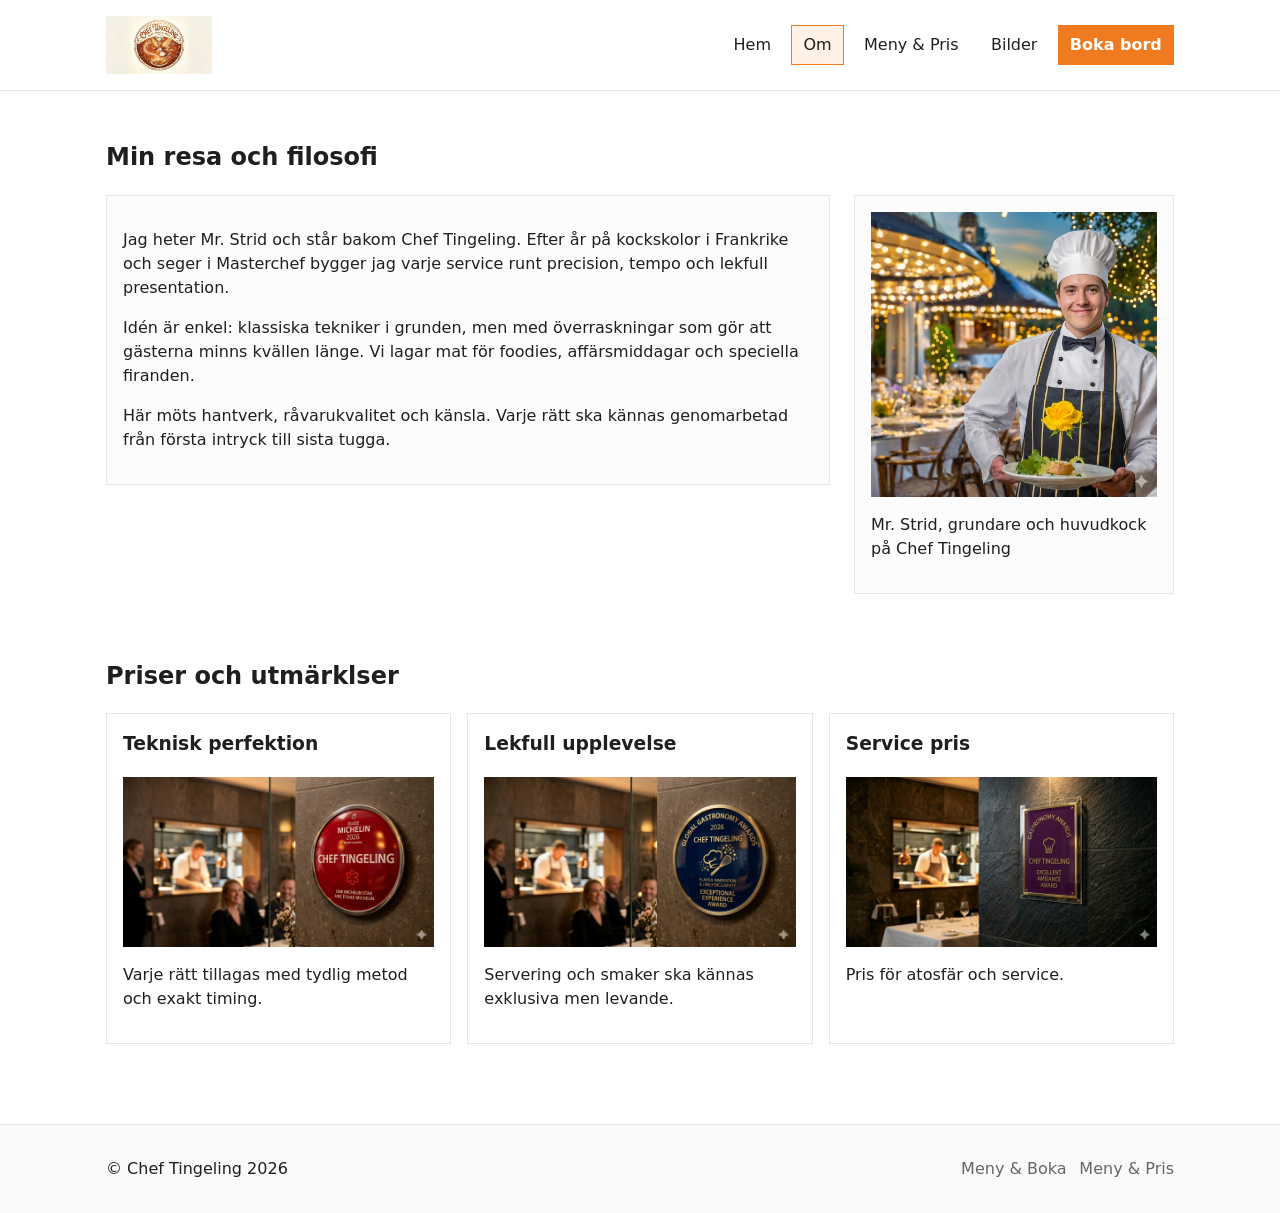
==== about.html @ 30753622 "done" ====
<!doctype html>
<html lang="sv">
<head>
	<meta charset="utf-8" />
	<meta name="viewport" content="width=device-width, initial-scale=1" />
	<title>Om Chef Tingeling</title>
	<link rel="stylesheet" href="style.css">
</head>
<body>
	<header class="site-header">
		<div class="container header-inner">
			<a href="index.html" class="logo">
				<img src="Bilder/Logga.png" alt="Chef Tingeling logotyp">
			</a>
			<nav class="main-nav">
				<a href="index.html">Hem</a>
				<a href="about.html">Om</a>
				<a href="priceAndbooking.html">Meny & Pris</a>
				<a href="pics.html">Bilder</a>
				<a class="cta" href="priceAndbooking.html#boka">Boka bord</a>
			</nav>
		</div>
	</header>

	<main class="container">
		<section>
			<h1>Min resa och filosofi</h1>
			<div class="about-grid">
				<div class="panel">
					<p>Jag heter Mr. Strid och står bakom Chef Tingeling. Efter år på kockskolor i Frankrike och seger i Masterchef bygger jag varje service runt precision, tempo och lekfull presentation.</p>
					<p>Idén är enkel: klassiska tekniker i grunden, men med överraskningar som gör att gästerna minns kvällen länge. Vi lagar mat för foodies, affärsmiddagar och speciella firanden.</p>
					<p>Här möts hantverk, råvarukvalitet och känsla. Varje rätt ska kännas genomarbetad från första intryck till sista tugga.</p>
				</div>
				<div class="panel">
					<img src="Bilder/Chefen.png" alt="Mr. Strid i kockkläder">
					<p>Mr. Strid, grundare och huvudkock på Chef Tingeling</p>
				</div>
			</div>
		</section>

		<section>
			<h2>Priser och utmärklser</h2>
			<div class="cards">
				<article class="card">
					<h3>Teknisk perfektion</h3>
                    <img src="Bilder/prisCT1.png" alt="Pris för teknisk perfektion">
					<p>Varje rätt tillagas med tydlig metod och exakt timing.</p>
				</article>
				<article class="card">
					<h3>Lekfull upplevelse</h3>
                    <img src="Bilder/prisCT2.png" alt="Pris för lekfull upplevelse">
					<p>Servering och smaker ska kännas exklusiva men levande.</p>
				</article>
				<article class="card">
					<h3>Service pris</h3>
                    <img src="Bilder/prisCT3.png" alt="Pris för atosfär och service">
					<p>Pris för atosfär och service.</p>
				</article>
			</div>
		</section>
	</main>

	<footer class="site-footer">
		<div class="container footer-inner">
			<div>© Chef Tingeling</div>
			<nav class="footer-nav">
				<a href="priceAndbooking.html#boka">Meny & Boka</a>
				<a href="priceAndbooking.html">Meny & Pris</a>
			</nav>
		</div>
	</footer>
	<script src="function.js" defer></script>
</body>
</html>
---- style.css ----
:root {
	--white: #ffffff;
	--gray-50: #f6f6f6;
	--gray-100: #e5e5e5;
	--gray-300: #c7c7c7;
	--gray-700: #4a4a4a;
	--text: #1f1f1f;
	--muted: #666666;

	--orange-100: #fff1e5;
	--orange-300: #ffbd8a;
	--orange-500: #f07a1f;
	--orange-700: #c85f10;
}

* {
	box-sizing: border-box;
}

html,
body {
	height: 100%;
	margin: 0;
	font-family: system-ui, -apple-system, "Segoe UI", Roboto, "Helvetica Neue", Arial, sans-serif;
	color: var(--text);
	background: var(--white);
	line-height: 1.5;
}

img {
	max-width: 100%;
	display: block;
}

a {
	color: inherit;
}

.container {
	max-width: 1100px;
	margin: 0 auto;
	padding: 1rem;
}


.site-header {
	border-bottom: 1px solid var(--gray-100);
	background: var(--white);
}

.header-inner {
	display: flex;
	align-items: center;
	justify-content: space-between;
	gap: 1rem;
}

.logo img {
	height: 58px;
}

.main-nav {
	display: flex;
	flex-wrap: wrap;
	gap: 0.5rem;
}

.main-nav a {
	text-decoration: none;
	padding: 0.45rem 0.7rem;
	border: 1px solid transparent;
}

.main-nav a:hover {
	border-color: var(--gray-300);
	background: var(--orange-100);
}

.main-nav a.cta {
	background: var(--orange-500);
	color: var(--white);
	border-color: var(--orange-500);
	font-weight: 600;
}


.hero {
	padding: 3rem 0;
	background: linear-gradient(100deg, var(--orange-100), #fff8f2 60%, var(--gray-50));
	border-bottom: 1px solid var(--gray-100);
}

.hero-grid {
	display: grid;
	grid-template-columns: 1fr 1fr;
	gap: 2rem;
	align-items: center;
}

.hero-text h1 {
	margin: 0 0 0.4rem;
	font-size: 2.3rem;
}

.lead {
	color: var(--muted);
	margin-bottom: 1rem;
}

.btn-primary {
	display: inline-block;
	background: var(--orange-500);
	color: var(--white);
	padding: 0.65rem 1rem;
	text-decoration: none;
	font-weight: 600;
	border: 1px solid var(--orange-500);
}

.btn-primary:hover {
	background: var(--orange-700);
	border-color: var(--orange-700);
}

section {
	padding: 2rem 0;
}

.intro h2,
h1,
h2,
h3 {
	margin-top: 0;
}

.cards {
	display: grid;
	grid-template-columns: repeat(auto-fit, minmax(220px, 1fr));
	gap: 1rem;
}

.card {
	border: 1px solid var(--gray-100);
	padding: 1rem;
	background: var(--white);
}

.card-img,
.image-placeholder {
	background: transparent; 
	min-height: 0;
	display: block;
	align-items: normal;
	justify-content: normal;
	color: inherit;
	border: none;
	padding: 0;
	text-align: left;
}

.card-img img,
.image-placeholder img {
	width: 100%;
	height: auto;
	display: block;
	object-fit: cover;
}

.about-grid {
	display: grid;
	grid-template-columns: 1fr 320px;
	gap: 1.5rem;
	align-items: start;
}

.panel {
	border: 1px solid var(--gray-100);
	padding: 1rem;
	background: #fcfcfc;
}

.table-like {
	width: 100%;
	border-collapse: collapse;
	border: 1px solid var(--gray-100);
}

.table-like th,
.table-like td {
	padding: 0.7rem;
	border-bottom: 1px solid var(--gray-100);
	text-align: left;
}

.table-like th {
	background: var(--orange-100);
	color: #5a2d10;
}

label {
	display: block;
	margin-bottom: 0.3rem;
	font-weight: 600;
}

input,
textarea,
select {
	width: 100%;
	padding: 0.6rem;
	border: 1px solid var(--gray-300);
	background: var(--white);
	color: var(--text);
	font: inherit;
	margin-bottom: 0.8rem;
}

input:focus,
textarea:focus,
select:focus {
	outline: 2px solid var(--orange-300);
	outline-offset: 1px;
	border-color: var(--orange-500);
}

textarea {
	min-height: 110px;
}

.location {
	background: var(--gray-50);
	border-top: 1px solid var(--gray-100);
	border-bottom: 1px solid var(--gray-100);
}

.map-embed {
	width: 100%;
	min-height: 280px;
	border: 1px solid var(--gray-300);
	margin-top: 0.8rem;
}


.site-footer {
	border-top: 1px solid var(--gray-100);
	background: #fafafa;
	padding: 1rem 0;
	margin-top: 2rem;
}

.footer-inner {
	display: flex;
	justify-content: space-between;
	align-items: center;
	gap: 1rem;
}

.footer-nav {
	display: flex;
	flex-wrap: wrap;
	gap: 0.8rem;
}

.footer-nav a {
	text-decoration: none;
	color: var(--muted);
}


.gallery {
	display: grid;
	grid-template-columns: repeat(auto-fit, min(220px, 1fr));
	gap: 1rem;
}
.gallery-item {
	overflow: hidden;
	background: transparent;
	display: block;
}
.gallery-item img {
	width: 100%;
	height: 260px;
	object-fit: cover;
	display: block;
}
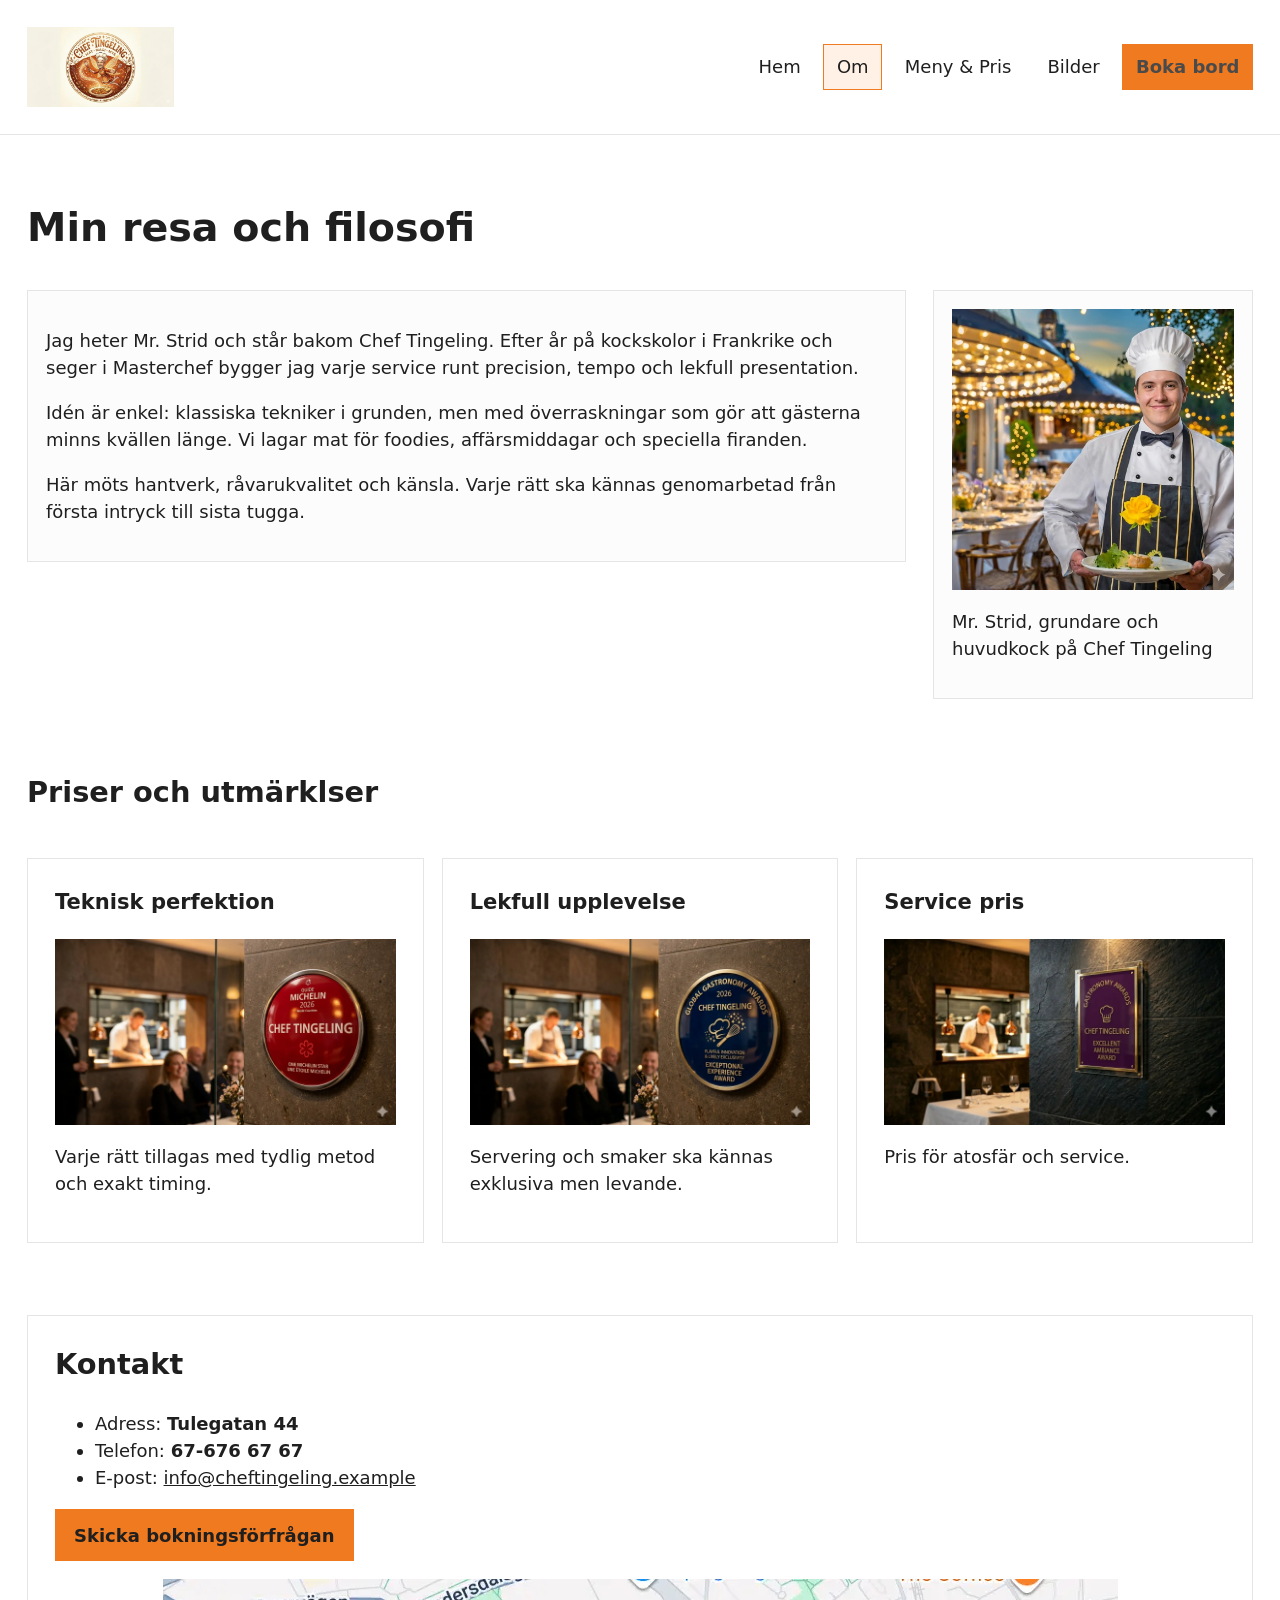
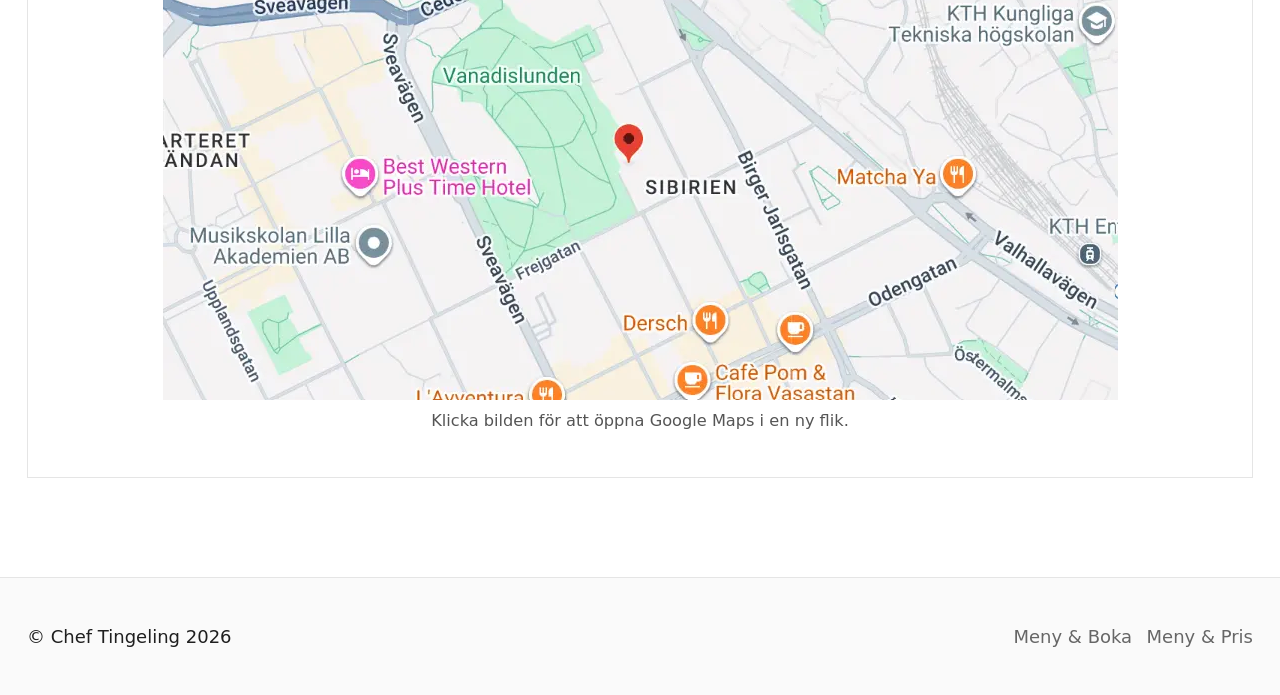
==== commit 3fb46f50: "done" ====
--- a/about.html
+++ b/about.html
@@ -2,24 +2,15 @@
 <html lang="sv">
 <head>
 	<meta charset="utf-8" />
+		<meta name="description" content="Om Chef Tingeling — restaurang på Tulegatan 44. Kocken Mr. Strid, filosofi, priser och kontaktinformation.">
 	<meta name="viewport" content="width=device-width, initial-scale=1" />
 	<title>Om Chef Tingeling</title>
 	<link rel="stylesheet" href="style.css">
+	<script src="function.js" defer></script>
 </head>
 <body>
 	<header class="site-header">
-		<div class="container header-inner">
-			<a href="index.html" class="logo">
-				<img src="Bilder/Logga.png" alt="Chef Tingeling logotyp">
-			</a>
-			<nav class="main-nav">
-				<a href="index.html">Hem</a>
-				<a href="about.html">Om</a>
-				<a href="priceAndbooking.html">Meny & Pris</a>
-				<a href="pics.html">Bilder</a>
-				<a class="cta" href="priceAndbooking.html#boka">Boka bord</a>
-			</nav>
-		</div>
+		<div class="container header-inner"></div>
 	</header>
 
 	<main class="container">
@@ -32,7 +23,7 @@
 					<p>Här möts hantverk, råvarukvalitet och känsla. Varje rätt ska kännas genomarbetad från första intryck till sista tugga.</p>
 				</div>
 				<div class="panel">
-					<img src="Bilder/Chefen.png" alt="Mr. Strid i kockkläder">
+					<img src="Bilder/Chefen.webp" alt="Mr. Strid i kockkläder">
 					<p>Mr. Strid, grundare och huvudkock på Chef Tingeling</p>
 				</div>
 			</div>
@@ -43,32 +34,50 @@
 			<div class="cards">
 				<article class="card">
 					<h3>Teknisk perfektion</h3>
-                    <img src="Bilder/prisCT1.png" alt="Pris för teknisk perfektion">
+					<img src="Bilder/prisCT1.webp" alt="Pris för teknisk perfektion">
 					<p>Varje rätt tillagas med tydlig metod och exakt timing.</p>
 				</article>
 				<article class="card">
 					<h3>Lekfull upplevelse</h3>
-                    <img src="Bilder/prisCT2.png" alt="Pris för lekfull upplevelse">
+					<img src="Bilder/prisCT2.webp" alt="Pris för lekfull upplevelse">
 					<p>Servering och smaker ska kännas exklusiva men levande.</p>
 				</article>
 				<article class="card">
 					<h3>Service pris</h3>
-                    <img src="Bilder/prisCT3.png" alt="Pris för atosfär och service">
+					<img src="Bilder/prisCT3.webp" alt="Pris för atosfär och service">
 					<p>Pris för atosfär och service.</p>
 				</article>
 			</div>
 		</section>
+
+		<section id="kontakt" class="cards">
+			<article class="card">
+				<h2>Kontakt</h2>
+				<ul>
+					<li>Adress: <strong>Tulegatan 44</strong></li>
+					<li>Telefon: <strong>67-676 67 67</strong></li>
+					<li>E-post: <a href="mailto:info@cheftingeling.example?subject=Bokning%20bord">info@cheftingeling.example</a></li>
+				</ul>
+				<p><a class="btn-primary" href="mailto:info@cheftingeling.example?subject=Bokningsförfrågan%20Chef%20Tingeling">Skicka bokningsförfrågan</a></p>
+				<a href="https://www.google.com/maps/search/?api=1&query=Tulegatan%2044" target="_blank" rel="noopener noreferrer">
+					<img class="map-screenshot" src="Bilder/tulegatan.webp" alt="Karta — Tulegatan 44. Klicka för att öppna i Google Maps." loading="lazy">
+				</a>
+				<p class="map-note">Klicka bilden för att öppna Google Maps i en ny flik.</p>
+			</article>
+		</section>
 	</main>
+
+		
 
 	<footer class="site-footer">
 		<div class="container footer-inner">
 			<div>© Chef Tingeling</div>
 			<nav class="footer-nav">
-				<a href="priceAndbooking.html#boka">Meny & Boka</a>
+				<a href="booking.html#boka">Meny & Boka</a>
 				<a href="priceAndbooking.html">Meny & Pris</a>
 			</nav>
 		</div>
 	</footer>
-	<script src="function.js" defer></script>
+	
 </body>
 </html>
--- a/style.css
+++ b/style.css
@@ -56,7 +56,8 @@
 }
 
 .logo img {
-	height: 58px;
+	max-height: 58px;
+	height: auto;
 }
 
 .main-nav {
@@ -78,9 +79,18 @@
 
 .main-nav a.cta {
 	background: var(--orange-500);
-	color: var(--white);
+	color: var(--gray-700);
 	border-color: var(--orange-500);
 	font-weight: 600;
+}
+
+
+.main-nav a.cta:hover,
+.main-nav a.cta:focus,
+.main-nav a.cta:active {
+	background: var(--orange-100);
+	color: var(--text);
+	border-color: var(--orange-300);
 }
 
 
@@ -110,7 +120,7 @@
 .btn-primary {
 	display: inline-block;
 	background: var(--orange-500);
-	color: var(--white);
+	color: var(--text);
 	padding: 0.65rem 1rem;
 	text-decoration: none;
 	font-weight: 600;
@@ -119,7 +129,7 @@
 
 .btn-primary:hover {
 	background: var(--orange-700);
-	border-color: var(--orange-700);
+	color: var(--text);
 }
 
 section {
@@ -167,10 +177,10 @@
 }
 
 .about-grid {
-	display: grid;
-	grid-template-columns: 1fr 320px;
-	gap: 1.5rem;
-	align-items: start;
+    display: grid;
+    grid-template-columns: 1fr minmax(220px, 320px);
+    gap: 1.5rem;
+    align-items: start;
 }
 
 .panel {
@@ -185,16 +195,21 @@
 	border: 1px solid var(--gray-100);
 }
 
+.table-like {
+	width: 100%;
+	border-collapse: collapse;
+	border: 1px solid var(--gray-100);
+	display: block;
+	overflow-x: auto;
+	-webkit-overflow-scrolling: touch;
+}
 .table-like th,
 .table-like td {
 	padding: 0.7rem;
 	border-bottom: 1px solid var(--gray-100);
 	text-align: left;
-}
-
-.table-like th {
-	background: var(--orange-100);
-	color: #5a2d10;
+	white-space: normal;
+	word-break: break-word;
 }
 
 label {
@@ -224,7 +239,7 @@
 }
 
 textarea {
-	min-height: 110px;
+	min-height: 8rem;
 }
 
 .location {
@@ -235,9 +250,23 @@
 
 .map-embed {
 	width: 100%;
-	min-height: 280px;
+	min-height: min(40vh, 280px);
 	border: 1px solid var(--gray-300);
 	margin-top: 0.8rem;
+}
+
+
+.map-screenshot {
+	max-width: 100%;
+	height: auto;
+	display: block;
+	margin: 0 auto;
+}
+.map-note {
+	text-align: center;
+	margin-top: 0.5rem;
+	font-size: 0.9rem;
+	color: #555;
 }
 
 
@@ -279,9 +308,116 @@
 }
 .gallery-item img {
 	width: 100%;
-	height: 260px;
+	height: auto;
+	aspect-ratio: 4 / 3;
 	object-fit: cover;
 	display: block;
 }
 
 
+.menu-thumb img {
+	width: 100%;
+	max-width: 120px;
+	height: auto;
+	object-fit: cover;
+	display: block;
+}
+
+
+@media (max-width: 800px) {
+	.hero-grid {
+		grid-template-columns: 1fr;
+		gap: 1rem;
+	}
+	.about-grid {
+		grid-template-columns: 1fr;
+	}
+	.header-inner {
+		flex-direction: column;
+		align-items: flex-start;
+	}
+	.footer-inner {
+		flex-direction: column;
+		align-items: flex-start;
+	}
+	.menu-thumb img {
+		max-width: 96px;
+	}
+}
+
+@media (max-width: 480px) {
+	.container {
+		padding: 0.75rem;
+	}
+	.main-nav a {
+		padding: 0.4rem 0.6rem;
+	}
+	textarea {
+		min-height: 6rem;
+	}
+	
+	.table-like td:last-child {
+		white-space: nowrap;
+		font-size: 0.9rem;
+	}
+}
+
+
+@media (min-width: 1200px) {
+	html {
+		font-size: 112.5%;  
+	}
+	.container {
+		max-width: 1400px;
+		padding: 1.5rem;
+	}
+	.hero-grid {
+		grid-template-columns: 1fr 1fr;
+		gap: 3rem;
+	}
+	.hero-text h1 {
+		font-size: clamp(2.8rem, 3.2vw, 4rem);
+	}
+	h1 {
+		font-size: clamp(2.2rem, 1.6vw, 3rem);
+	}
+	h2 {
+		font-size: clamp(1.6rem, 1.2vw, 2.2rem);
+	}
+	.logo img {
+		max-height: 80px;
+	}
+	.menu-thumb img {
+		max-width: 160px;
+	}
+	.gallery-item img {
+		max-height: 360px;
+		object-fit: cover;
+	}
+	.card {
+		padding: 1.5rem;
+	}
+	.table-like th,
+	.table-like td {
+		padding: 1rem;
+	}
+	
+	.cards {
+		min-height: 45vh;
+		align-content: end;
+	}
+}
+
+@media (min-width: 1600px) {
+	html {
+		font-size: 125%;  
+	}
+	.container {
+		max-width: 1600px;
+	}
+	.hero-text h1 {
+		font-size: clamp(3rem, 2.6vw, 4.8rem);
+	}
+}
+
+
